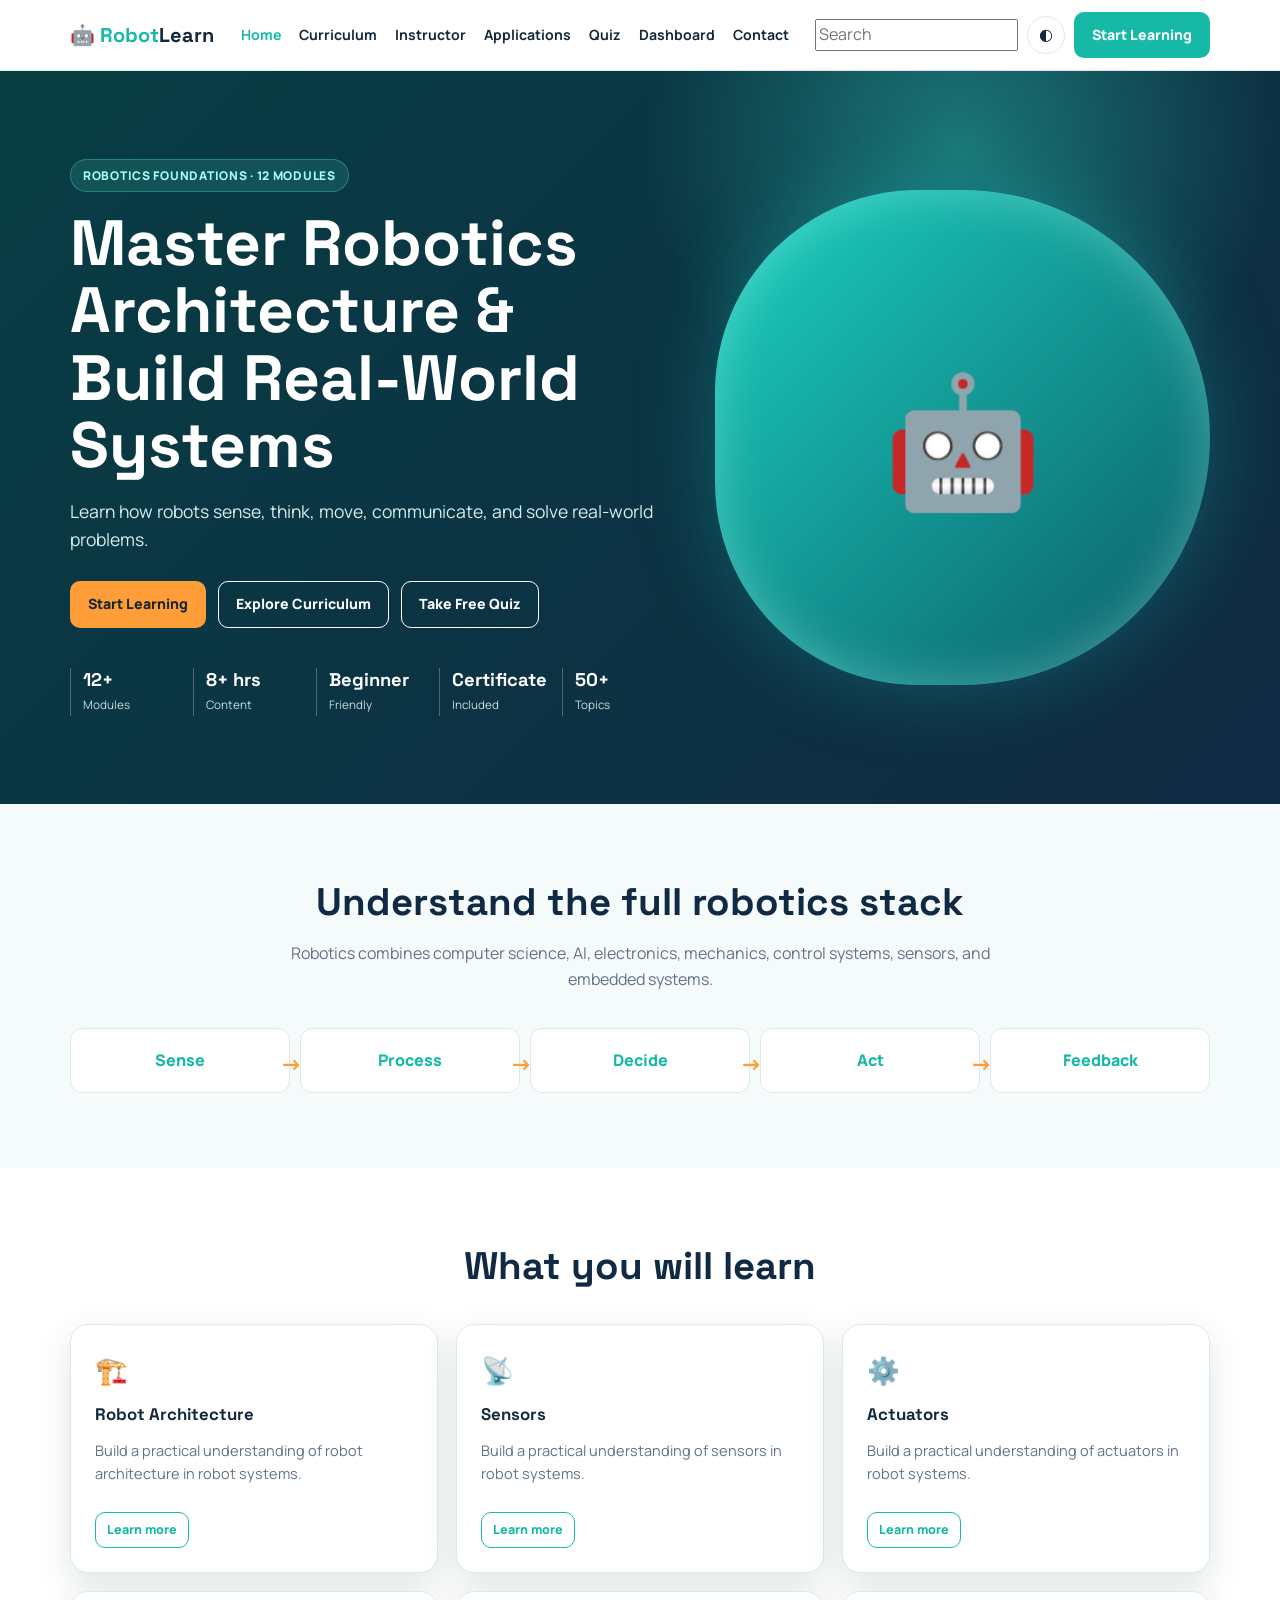
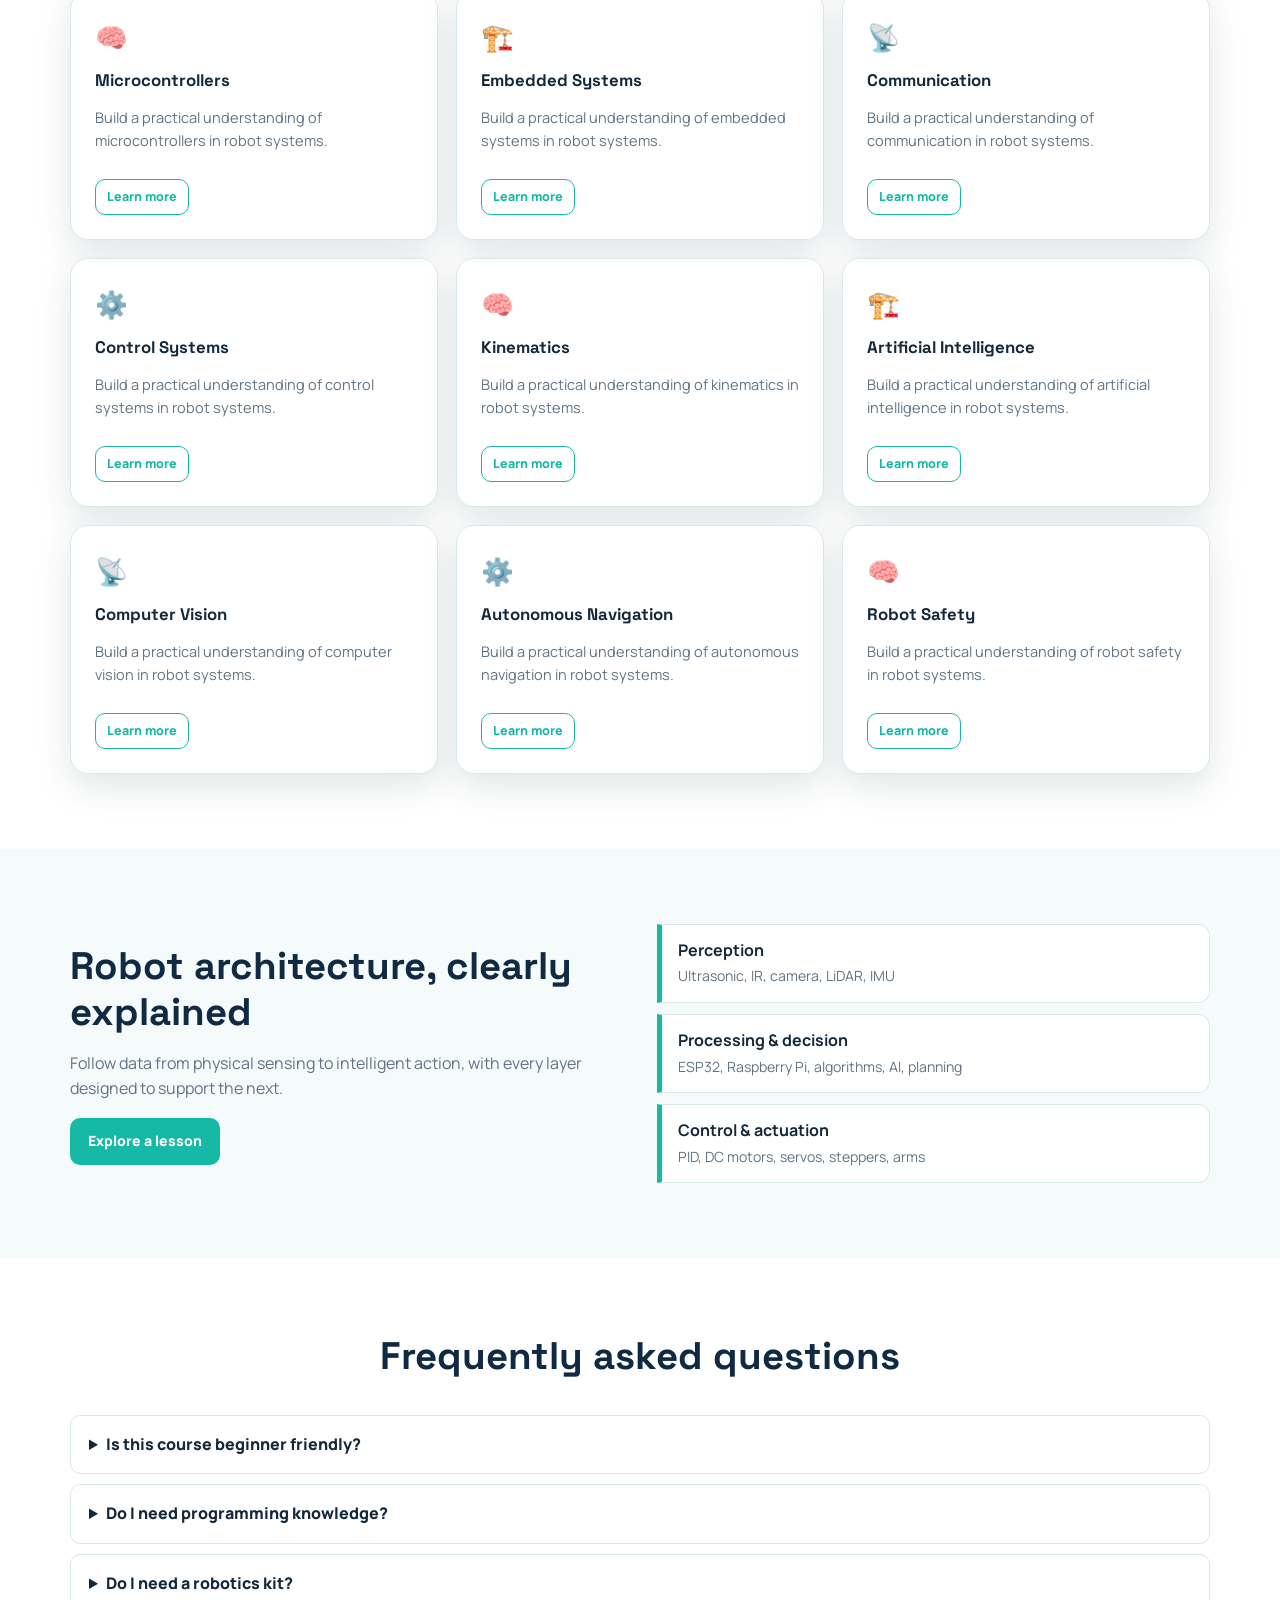
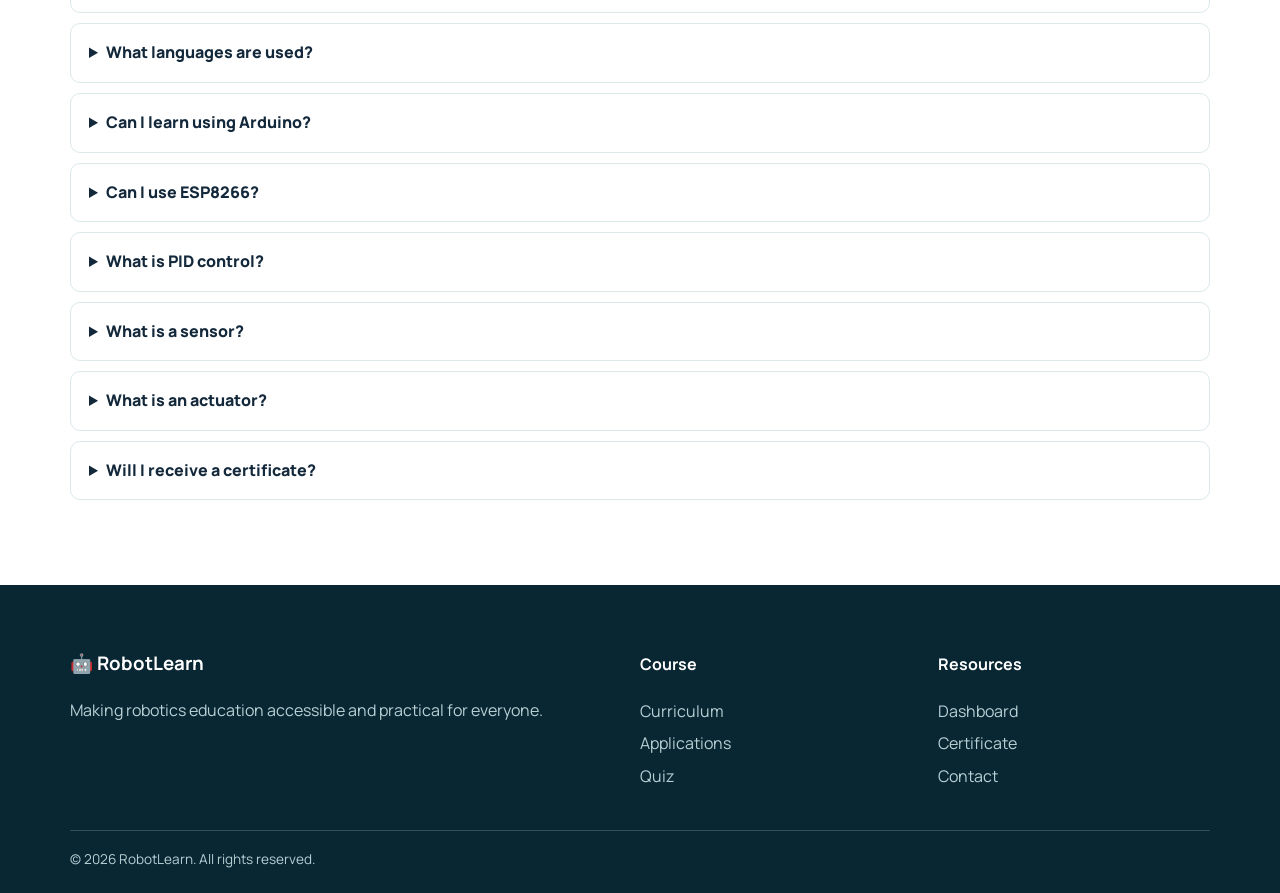
==== index.html @ 04a66f0a "Add files via upload" ====
<!doctype html><html lang="en"><head><meta charset="utf-8"><meta name="viewport" content="width=device-width,initial-scale=1"><title>RobotLearn | Robotics course</title><link rel="stylesheet" href="css/style.css"></head><body><nav class="navbar"><div class="container nav-container"><a class="logo" href="index.html">🤖 Robot<span>Learn</span></a><button class="menu-toggle" aria-label="Open navigation">☰</button><ul class="nav-links"><li><a href="index.html">Home</a></li><li><a href="curriculum.html">Curriculum</a></li><li><a href="instructor.html">Instructor</a></li><li><a href="applications.html">Applications</a></li><li><a href="quiz.html">Quiz</a></li><li><a href="dashboard.html">Dashboard</a></li><li><a href="contact.html">Contact</a></li></ul><div class="nav-actions"><div class="search"><input id="siteSearch" aria-label="Search lessons" placeholder="Search"><div id="searchResults" class="search-results hidden"></div></div><button class="theme-toggle" aria-label="Toggle dark mode">◐</button><a class="btn btn-primary" href="enroll.html">Start Learning</a></div></div></nav><main><section class="hero"><div class="container hero-grid"><div><span class="eyebrow">Robotics foundations · 12 modules</span><h1>Master Robotics Architecture & Build Real-World Systems</h1><p>Learn how robots sense, think, move, communicate, and solve real-world problems.</p><div class="hero-actions"><a class="btn btn-accent" href="enroll.html">Start Learning</a><a class="btn btn-outline" style="color:#fff;border-color:#fff" href="curriculum.html">Explore Curriculum</a><a class="btn btn-outline" style="color:#fff;border-color:#fff" href="quiz.html">Take Free Quiz</a></div><div class="hero-stats"><div class="stat"><b>12+</b><span>Modules</span></div><div class="stat"><b>8+ hrs</b><span>Content</span></div><div class="stat"><b>Beginner</b><span>Friendly</span></div><div class="stat"><b>Certificate</b><span>Included</span></div><div class="stat"><b>50+</b><span>Topics</span></div></div></div><div class="robot-orb">🤖</div></div></section><section class="section"><div class="container"><div class="section-head"><h2>Understand the full robotics stack</h2><p class="muted">Robotics combines computer science, AI, electronics, mechanics, control systems, sensors, and embedded systems.</p></div><div class="process"><div>Sense</div><div>Process</div><div>Decide</div><div>Act</div><div>Feedback</div></div></div></section><section class="section alt"><div class="container"><div class="section-head"><h2>What you will learn</h2></div><div class="grid" id="topics"></div></div></section><section class="section"><div class="container split"><div><h2>Robot architecture, clearly explained</h2><p class="muted">Follow data from physical sensing to intelligent action, with every layer designed to support the next.</p><a class="btn btn-primary" href="curriculum.html?lesson=Perception%20layer">Explore a lesson</a></div><div class="architecture"><div class="layer"><b>Perception</b><span>Ultrasonic, IR, camera, LiDAR, IMU</span></div><div class="layer"><b>Processing & decision</b><span>ESP32, Raspberry Pi, algorithms, AI, planning</span></div><div class="layer"><b>Control & actuation</b><span>PID, DC motors, servos, steppers, arms</span></div></div></div></section><section class="section alt"><div class="container"><div class="section-head"><h2>Frequently asked questions</h2></div><div class="faq" id="faq"></div></div></section></main><footer class="footer"><div class="container footer-grid"><div><h3>🤖 RobotLearn</h3><p>Making robotics education accessible and practical for everyone.</p></div><div><h4>Course</h4><ul><li><a href="curriculum.html">Curriculum</a></li><li><a href="applications.html">Applications</a></li><li><a href="quiz.html">Quiz</a></li></ul></div><div><h4>Resources</h4><ul><li><a href="dashboard.html">Dashboard</a></li><li><a href="certificate.html">Certificate</a></li><li><a href="contact.html">Contact</a></li></ul></div></div><div class="container footer-bottom">© 2026 RobotLearn. All rights reserved.</div></footer><script src="js/script.js"></script><script>const T=['Robot Architecture','Sensors','Actuators','Microcontrollers','Embedded Systems','Communication','Control Systems','Kinematics','Artificial Intelligence','Computer Vision','Autonomous Navigation','Robot Safety'];topics.innerHTML=T.map((x,i)=>`<article class="card"><div class="icon">${['🏗️','📡','⚙️','🧠'][i%4]}</div><h3>${x}</h3><p>Build a practical understanding of ${x.toLowerCase()} in robot systems.</p><a class="btn btn-outline small" href="curriculum.html?lesson=${encodeURIComponent(x)}">Learn more</a></article>`).join('');faq.innerHTML=['Is this course beginner friendly?','Do I need programming knowledge?','Do I need a robotics kit?','What languages are used?','Can I learn using Arduino?','Can I use ESP8266?','What is PID control?','What is a sensor?','What is an actuator?','Will I receive a certificate?'].map((x,i)=>`<details><summary>${x}</summary><p class="muted">${i===9?'Yes, after completing all lessons.':'You can start with the lessons now; hands-on practice is optional but encouraged.'}</p></details>`).join('')</script></body></html>
---- css/style.css ----
@import url('https://fonts.googleapis.com/css2?family=Manrope:wght@400;500;600;700;800&family=Space+Grotesk:wght@500;600;700&display=swap');
:root{--teal:#16b8a6;--deep:#082f35;--navy:#102a43;--orange:#ff9d38;--bg:#f5fafb;--surface:#fff;--ink:#13283a;--muted:#617485;--line:#dce9eb;--shadow:0 12px 35px #093a4120;--radius:18px}*{box-sizing:border-box}html{scroll-behavior:smooth}body{margin:0;background:var(--bg);color:var(--ink);font:16px/1.6 Manrope,Arial,sans-serif}body.dark{--bg:#0d1c25;--surface:#122833;--ink:#e7f6f7;--muted:#aabfc3;--line:#27444c;--navy:#e7f6f7;--shadow:0 12px 35px #0005}a{color:inherit;text-decoration:none}button,input,select,textarea{font:inherit}button{cursor:pointer}img{max-width:100%;display:block}.container{width:min(1140px,calc(100% - 36px));margin:auto}.navbar{position:sticky;z-index:20;top:0;background:color-mix(in srgb,var(--surface) 94%,transparent);backdrop-filter:blur(12px);border-bottom:1px solid var(--line)}.nav-container{min-height:70px;display:flex;align-items:center;gap:22px}.logo{font:700 1.25rem 'Space Grotesk';color:var(--teal);white-space:nowrap}.logo span{color:var(--ink)}.nav-links{display:flex;list-style:none;padding:0;margin:0 auto;gap:18px}.nav-links a{font-size:.88rem;font-weight:700}.nav-links a:hover,.nav-links .active{color:var(--teal)}.nav-actions{display:flex;gap:9px;align-items:center}.menu-toggle{display:none;border:0;background:transparent;font-size:1.4rem;color:var(--ink)}.theme-toggle{border:1px solid var(--line);border-radius:50%;background:var(--surface);width:38px;height:38px;color:var(--ink)}.btn{display:inline-flex;justify-content:center;align-items:center;gap:8px;padding:11px 17px;border:1px solid transparent;border-radius:10px;font-weight:800;font-size:.88rem;transition:.2s}.btn:hover{transform:translateY(-2px)}.btn-primary{background:var(--teal);color:#fff}.btn-accent{background:var(--orange);color:#17252d}.btn-outline{border-color:var(--teal);color:var(--teal);background:transparent}.btn.small{padding:7px 11px;font-size:.78rem}.hero{overflow:hidden;background:radial-gradient(circle at 75% 10%,#2bbfb27a,transparent 27%),linear-gradient(135deg,#073d43,#102a43);color:white;padding:88px 0}.hero-grid{display:grid;grid-template-columns:1.1fr .9fr;gap:40px;align-items:center}.eyebrow{display:inline-block;background:#52e2d225;color:#a6fff4;border:1px solid #63fff044;border-radius:50px;padding:6px 12px;font-size:.75rem;font-weight:800;letter-spacing:.06em;text-transform:uppercase}.hero h1{font:800 clamp(2.3rem,5vw,4.4rem)/1.05 'Space Grotesk';margin:18px 0}.hero p{max-width:620px;font-size:1.1rem;color:#d4eff0}.hero-actions{display:flex;gap:12px;flex-wrap:wrap;margin:28px 0}.hero-stats{display:grid;grid-template-columns:repeat(5,1fr);gap:10px;margin-top:40px}.stat{border-left:1px solid #ffffff44;padding-left:12px}.stat b{display:block;font:700 1.15rem 'Space Grotesk'}.stat span{font-size:.73rem;color:#c6e0e1}.robot-orb{aspect-ratio:1;border-radius:45% 55% 55% 45%;background:linear-gradient(135deg,#1bd1c0,#0b5b67);box-shadow:inset 0 0 50px #bdfff855,0 0 80px #1ce0cd40;display:grid;place-items:center;font-size:8rem;animation:float 5s ease-in-out infinite}.section{padding:75px 0}.section.alt{background:var(--surface)}.section-head{max-width:720px;margin:0 auto 35px;text-align:center}.section h2{font:700 clamp(1.8rem,3vw,2.7rem) 'Space Grotesk';line-height:1.2;margin:0 0 10px;color:var(--navy)}.muted{color:var(--muted)}.grid{display:grid;grid-template-columns:repeat(3,1fr);gap:18px}.card{background:var(--surface);border:1px solid var(--line);border-radius:var(--radius);padding:24px;box-shadow:var(--shadow)}.card:hover{transform:translateY(-4px);transition:.2s}.icon{font-size:1.65rem}.card h3{margin:11px 0 7px;font:700 1.05rem 'Space Grotesk'}.card p{color:var(--muted);font-size:.91rem}.card .btn{margin-top:12px}.process{display:grid;grid-template-columns:repeat(5,1fr);gap:10px;text-align:center}.process div{position:relative;padding:19px 10px;background:var(--surface);border:1px solid var(--line);border-radius:12px;font-weight:800;color:var(--teal)}.process div:not(:last-child):after{content:'→';position:absolute;right:-14px;top:17px;color:var(--orange);z-index:1;font-size:1.4rem}.split{display:grid;grid-template-columns:1fr 1fr;gap:34px;align-items:center}.architecture{display:grid;gap:11px}.layer{border-left:5px solid var(--teal);padding:13px 16px;background:var(--surface);border-radius:0 12px 12px 0;border-top:1px solid var(--line);border-right:1px solid var(--line);border-bottom:1px solid var(--line)}.layer b{display:block}.layer span{font-size:.88rem;color:var(--muted)}.page-hero{background:linear-gradient(120deg,#083b42,#14334b);color:white;padding:58px 0}.page-hero h1{font:700 clamp(2rem,4vw,3.2rem) 'Space Grotesk';margin:0 0 8px}.module{margin-bottom:12px;border:1px solid var(--line);border-radius:14px;background:var(--surface);overflow:hidden}.module summary{padding:18px 20px;display:flex;justify-content:space-between;gap:10px;cursor:pointer;font-weight:800}.module summary span{color:var(--teal);font-size:.85rem}.module-body{padding:0 20px 20px}.lesson{display:flex;justify-content:space-between;align-items:center;gap:10px;border-top:1px solid var(--line);padding:11px 0;color:var(--muted)}.lesson button{border:0;background:transparent;color:var(--teal);font-weight:800;text-align:left}.progress-wrap{background:#d9eaeb;border-radius:100px;height:10px;overflow:hidden}.progress-bar{height:100%;background:linear-gradient(90deg,var(--teal),#6be7d9);width:0;transition:width .5s}.notice{background:#e7fff9;color:#0a645c;border-radius:10px;padding:12px 15px;margin:15px 0}.form-card{max-width:760px;margin:auto;padding:30px;background:var(--surface);border:1px solid var(--line);border-radius:var(--radius);box-shadow:var(--shadow)}.form-grid{display:grid;grid-template-columns:1fr 1fr;gap:16px}.form-group{margin-bottom:15px}.form-group label{display:block;font-size:.87rem;font-weight:800;margin-bottom:6px}.form-group input,.form-group select,.form-group textarea{width:100%;padding:12px;border:1px solid var(--line);background:var(--bg);color:var(--ink);border-radius:9px}.form-group textarea{min-height:120px;resize:vertical}.error{color:#c13b3b;font-size:.8rem;margin-top:3px}.dashboard-grid{display:grid;grid-template-columns:1.2fr .8fr;gap:18px}.metric-grid{display:grid;grid-template-columns:repeat(2,1fr);gap:12px}.metric{padding:18px;border-radius:12px;background:var(--bg);border:1px solid var(--line)}.metric b{display:block;font-size:1.7rem;color:var(--teal)}.quiz-box{max-width:780px;margin:auto}.quiz-options{display:grid;gap:10px;margin:20px 0}.quiz-options label{padding:14px;border:1px solid var(--line);background:var(--surface);border-radius:10px;cursor:pointer}.quiz-options input{margin-right:9px}.quiz-actions{display:flex;justify-content:space-between;gap:8px}.certificate{max-width:900px;margin:auto;padding:55px 35px;text-align:center;background:#fffdf5;color:#1c3740;border:12px solid #d4a739;outline:2px solid #eee1a8;outline-offset:-20px}.certificate h1{font:700 3rem Georgia,serif;color:#165b62;margin:16px}.certificate .name{font:700 2.2rem Georgia,serif;color:#a77118;margin:10px}.faq details{padding:16px 18px;border:1px solid var(--line);background:var(--surface);border-radius:10px;margin-bottom:10px}.faq summary{font-weight:800;cursor:pointer}.footer{background:#092633;color:#b8d0d4;padding:45px 0 22px}.footer-grid{display:grid;grid-template-columns:2fr 1fr 1fr;gap:25px}.footer h3,.footer h4{color:#fff}.footer ul{list-style:none;padding:0}.footer li{margin:7px 0}.footer-bottom{border-top:1px solid #31515a;margin-top:25px;padding-top:18px;font-size:.85rem}.modal{position:fixed;inset:0;background:#001b2188;z-index:30;padding:18px;display:grid;place-items:center}.modal.hidden{display:none}.modal-content{position:relative;width:min(650px,100%);max-height:90vh;overflow:auto;background:var(--surface);padding:30px;border-radius:18px}.modal-close{position:absolute;right:14px;top:12px;border:0;background:none;font-size:1.5rem;color:var(--ink)}.search{position:relative}.search-results{position:absolute;right:0;top:44px;width:270px;background:var(--surface);border:1px solid var(--line);border-radius:10px;box-shadow:var(--shadow);padding:7px;z-index:25}.search-results a{display:block;padding:8px;font-size:.83rem}.search-results a:hover{background:var(--bg)}.hidden{display:none!important}.toast{position:fixed;right:20px;bottom:20px;z-index:50;background:#083b42;color:white;padding:13px 17px;border-radius:10px;box-shadow:var(--shadow)}:focus-visible{outline:3px solid var(--orange);outline-offset:3px}@keyframes float{50%{transform:translateY(-13px) rotate(3deg)}}@media(max-width:900px){.nav-links{gap:12px}.hero-grid,.split,.dashboard-grid{grid-template-columns:1fr}.hero-grid>div:last-child{display:none}.grid{grid-template-columns:repeat(2,1fr)}}@media(max-width:700px){.nav-container{flex-wrap:wrap;padding:10px 0}.menu-toggle{display:block;margin-left:auto}.nav-actions .btn{display:none}.nav-links{display:none;order:3;width:100%;flex-direction:column;gap:0}.nav-links.open{display:flex}.nav-links a{display:block;padding:8px}.search{display:none}.hero{padding:65px 0}.hero-stats{grid-template-columns:repeat(2,1fr)}.grid,.form-grid,.footer-grid{grid-template-columns:1fr}.process{grid-template-columns:1fr}.process div:not(:last-child):after{content:'↓';right:auto;top:auto;bottom:-18px;left:48%}.section{padding:55px 0}.certificate{padding:38px 18px}.certificate h1{font-size:2.1rem}}@media(prefers-reduced-motion:reduce){*,*:before,*:after{scroll-behavior:auto!important;animation:none!important;transition:none!important}}
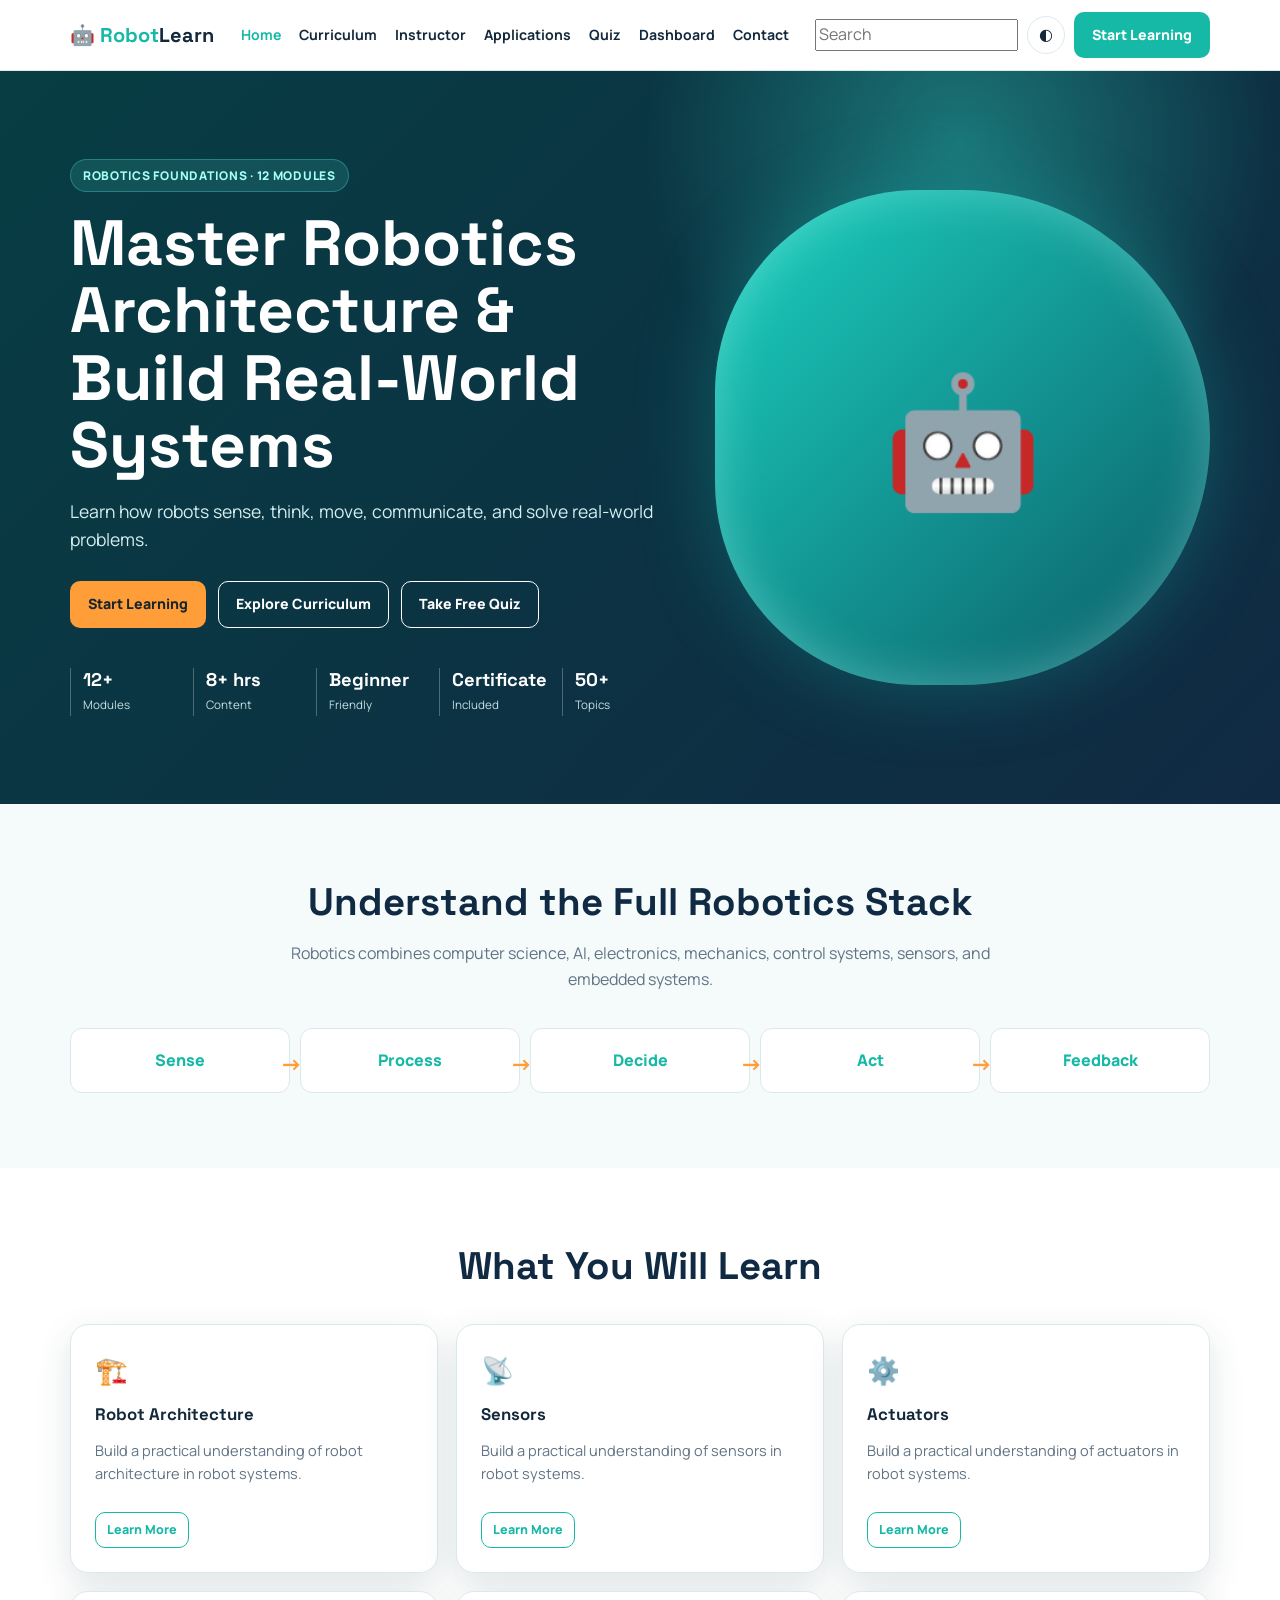
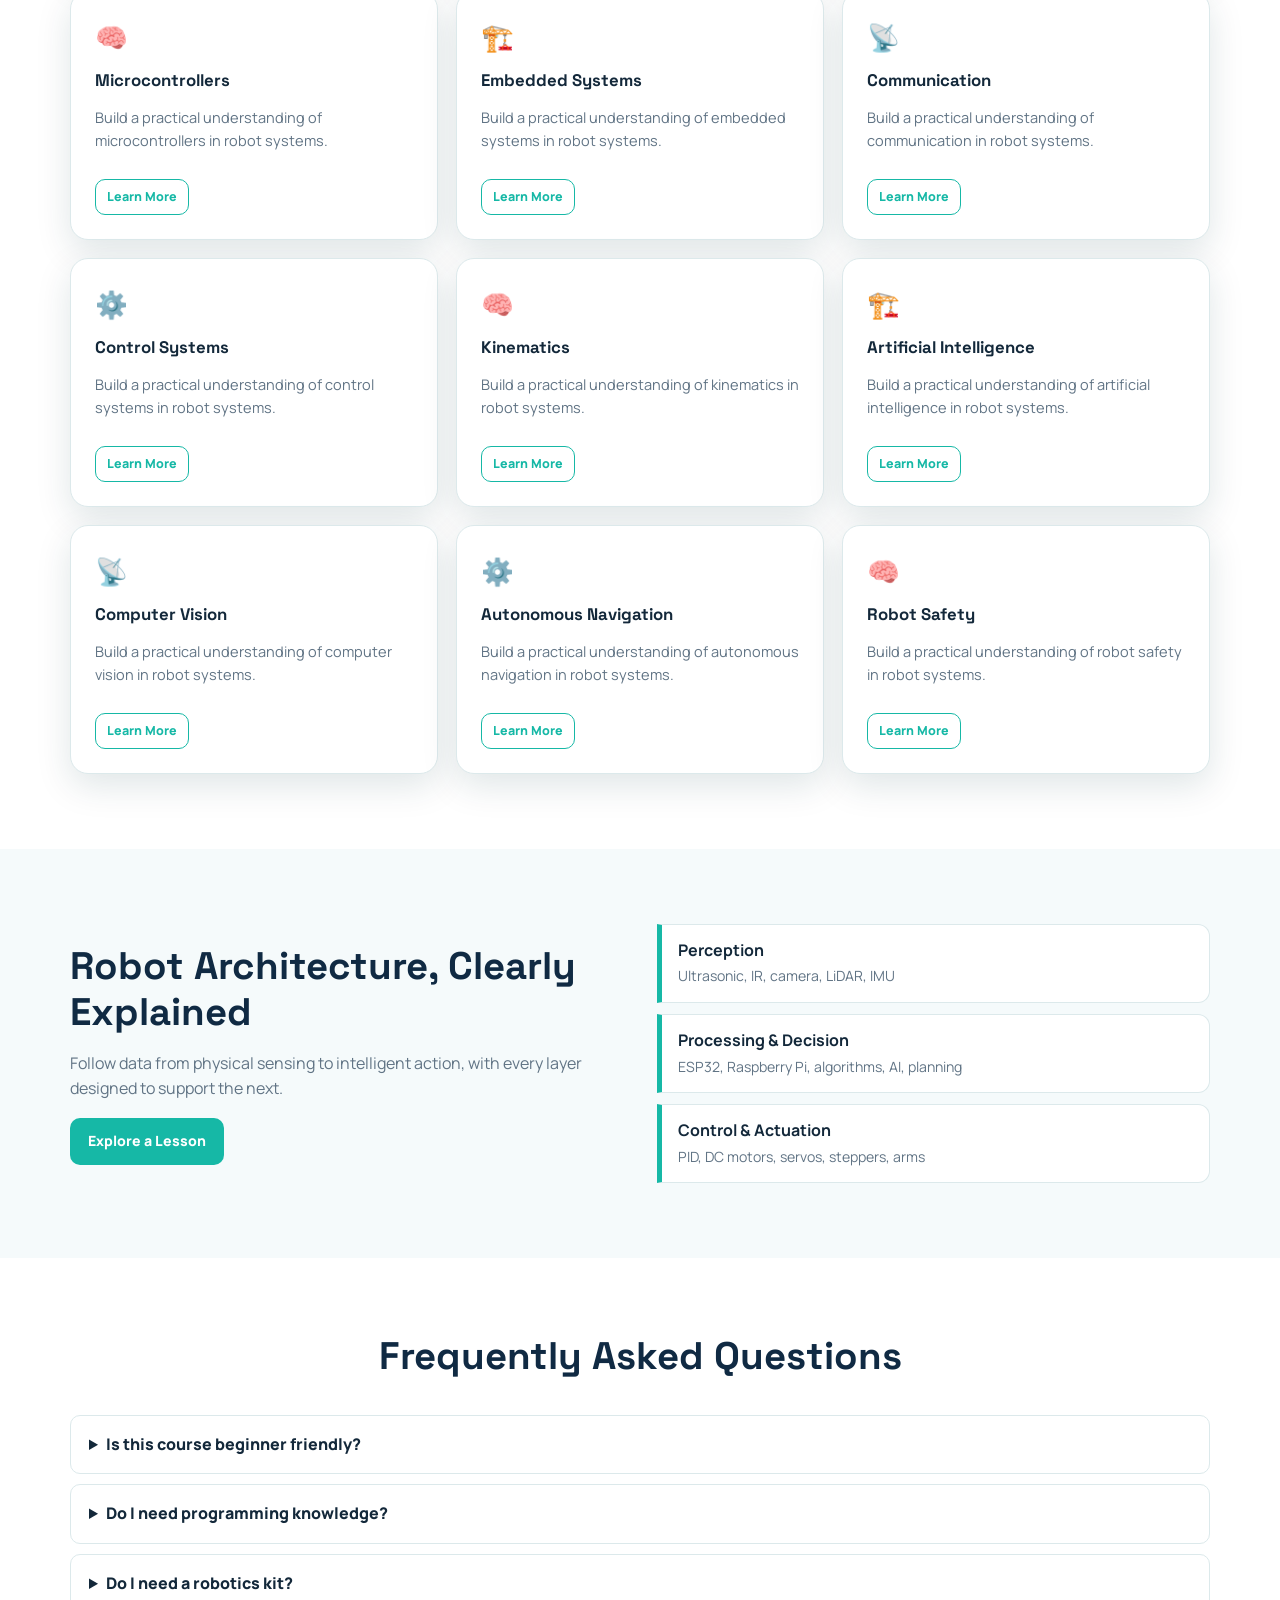
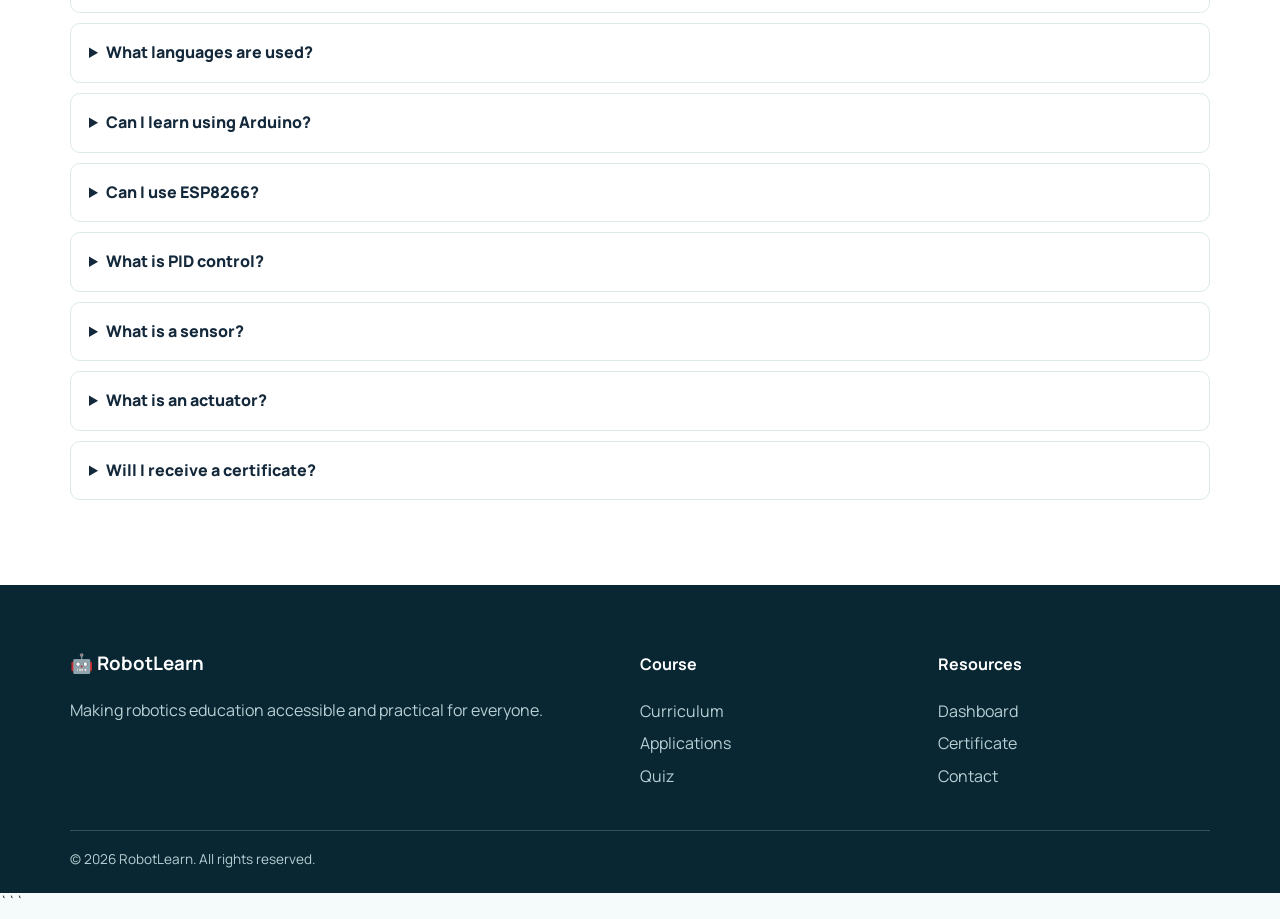
==== commit df8aaf5b: "Refactor index.html structure and content" ====
--- a/index.html
+++ b/index.html
@@ -1 +1,491 @@
-<!doctype html><html lang="en"><head><meta charset="utf-8"><meta name="viewport" content="width=device-width,initial-scale=1"><title>RobotLearn | Robotics course</title><link rel="stylesheet" href="css/style.css"></head><body><nav class="navbar"><div class="container nav-container"><a class="logo" href="index.html">🤖 Robot<span>Learn</span></a><button class="menu-toggle" aria-label="Open navigation">☰</button><ul class="nav-links"><li><a href="index.html">Home</a></li><li><a href="curriculum.html">Curriculum</a></li><li><a href="instructor.html">Instructor</a></li><li><a href="applications.html">Applications</a></li><li><a href="quiz.html">Quiz</a></li><li><a href="dashboard.html">Dashboard</a></li><li><a href="contact.html">Contact</a></li></ul><div class="nav-actions"><div class="search"><input id="siteSearch" aria-label="Search lessons" placeholder="Search"><div id="searchResults" class="search-results hidden"></div></div><button class="theme-toggle" aria-label="Toggle dark mode">◐</button><a class="btn btn-primary" href="enroll.html">Start Learning</a></div></div></nav><main><section class="hero"><div class="container hero-grid"><div><span class="eyebrow">Robotics foundations · 12 modules</span><h1>Master Robotics Architecture & Build Real-World Systems</h1><p>Learn how robots sense, think, move, communicate, and solve real-world problems.</p><div class="hero-actions"><a class="btn btn-accent" href="enroll.html">Start Learning</a><a class="btn btn-outline" style="color:#fff;border-color:#fff" href="curriculum.html">Explore Curriculum</a><a class="btn btn-outline" style="color:#fff;border-color:#fff" href="quiz.html">Take Free Quiz</a></div><div class="hero-stats"><div class="stat"><b>12+</b><span>Modules</span></div><div class="stat"><b>8+ hrs</b><span>Content</span></div><div class="stat"><b>Beginner</b><span>Friendly</span></div><div class="stat"><b>Certificate</b><span>Included</span></div><div class="stat"><b>50+</b><span>Topics</span></div></div></div><div class="robot-orb">🤖</div></div></section><section class="section"><div class="container"><div class="section-head"><h2>Understand the full robotics stack</h2><p class="muted">Robotics combines computer science, AI, electronics, mechanics, control systems, sensors, and embedded systems.</p></div><div class="process"><div>Sense</div><div>Process</div><div>Decide</div><div>Act</div><div>Feedback</div></div></div></section><section class="section alt"><div class="container"><div class="section-head"><h2>What you will learn</h2></div><div class="grid" id="topics"></div></div></section><section class="section"><div class="container split"><div><h2>Robot architecture, clearly explained</h2><p class="muted">Follow data from physical sensing to intelligent action, with every layer designed to support the next.</p><a class="btn btn-primary" href="curriculum.html?lesson=Perception%20layer">Explore a lesson</a></div><div class="architecture"><div class="layer"><b>Perception</b><span>Ultrasonic, IR, camera, LiDAR, IMU</span></div><div class="layer"><b>Processing & decision</b><span>ESP32, Raspberry Pi, algorithms, AI, planning</span></div><div class="layer"><b>Control & actuation</b><span>PID, DC motors, servos, steppers, arms</span></div></div></div></section><section class="section alt"><div class="container"><div class="section-head"><h2>Frequently asked questions</h2></div><div class="faq" id="faq"></div></div></section></main><footer class="footer"><div class="container footer-grid"><div><h3>🤖 RobotLearn</h3><p>Making robotics education accessible and practical for everyone.</p></div><div><h4>Course</h4><ul><li><a href="curriculum.html">Curriculum</a></li><li><a href="applications.html">Applications</a></li><li><a href="quiz.html">Quiz</a></li></ul></div><div><h4>Resources</h4><ul><li><a href="dashboard.html">Dashboard</a></li><li><a href="certificate.html">Certificate</a></li><li><a href="contact.html">Contact</a></li></ul></div></div><div class="container footer-bottom">© 2026 RobotLearn. All rights reserved.</div></footer><script src="js/script.js"></script><script>const T=['Robot Architecture','Sensors','Actuators','Microcontrollers','Embedded Systems','Communication','Control Systems','Kinematics','Artificial Intelligence','Computer Vision','Autonomous Navigation','Robot Safety'];topics.innerHTML=T.map((x,i)=>`<article class="card"><div class="icon">${['🏗️','📡','⚙️','🧠'][i%4]}</div><h3>${x}</h3><p>Build a practical understanding of ${x.toLowerCase()} in robot systems.</p><a class="btn btn-outline small" href="curriculum.html?lesson=${encodeURIComponent(x)}">Learn more</a></article>`).join('');faq.innerHTML=['Is this course beginner friendly?','Do I need programming knowledge?','Do I need a robotics kit?','What languages are used?','Can I learn using Arduino?','Can I use ESP8266?','What is PID control?','What is a sensor?','What is an actuator?','Will I receive a certificate?'].map((x,i)=>`<details><summary>${x}</summary><p class="muted">${i===9?'Yes, after completing all lessons.':'You can start with the lessons now; hands-on practice is optional but encouraged.'}</p></details>`).join('')</script></body></html>
+
+<!DOCTYPE html>
+<html
+
+<head>
+    
+
+    <title>RobotLearn | Robotics Course</title>
+
+    <link rel="stylesheet" href="css/style.css">
+</head>
+
+<body>
+
+    <!-- Navigation -->
+    <nav class="navbar">
+        <div class="container nav-container">
+
+            <a class="logo" href="index.html">
+                🤖 Robot<span>Learn</span>
+            </a>
+
+            <button class="menu-toggle" aria-label="Open navigation">
+                ☰
+            </button>
+
+            <ul class="nav-links">
+                <li><a href="index.html">Home</a></li>
+                <li><a href="curriculum.html">Curriculum</a></li>
+                <li><a href="instructor.html">Instructor</a></li>
+                <li><a href="applications.html">Applications</a></li>
+                <li><a href="quiz.html">Quiz</a></li>
+                <li><a href="dashboard.html">Dashboard</a></li>
+                <li><a href="contact.html">Contact</a></li>
+            </ul>
+
+            <div class="nav-actions">
+
+                <div class="search">
+                    <input
+                        id="siteSearch"
+                        aria-label="Search lessons"
+                        placeholder="Search"
+                    >
+
+                    <div
+                        id="searchResults"
+                        class="search-results hidden">
+                    </div>
+                </div>
+
+                <button
+                    class="theme-toggle"
+                    aria-label="Toggle dark mode">
+                    ◐
+                </button>
+
+                <a class="btn btn-primary" href="enroll.html">
+                    Start Learning
+                </a>
+
+            </div>
+        </div>
+    </nav>
+
+
+    <main>
+
+        <!-- Hero Section -->
+        <section class="hero">
+            <div class="container hero-grid">
+
+                <div>
+
+                    <span class="eyebrow">
+                        Robotics foundations · 12 modules
+                    </span>
+
+                    <h1>
+                        Master Robotics Architecture &amp;
+                        Build Real-World Systems
+                    </h1>
+
+                    <p>
+                        Learn how robots sense, think, move,
+                        communicate, and solve real-world problems.
+                    </p>
+
+                    <div class="hero-actions">
+
+                        <a class="btn btn-accent" href="enroll.html">
+                            Start Learning
+                        </a>
+
+                        <a
+                            class="btn btn-outline"
+                            style="color: #fff; border-color: #fff;"
+                            href="curriculum.html">
+                            Explore Curriculum
+                        </a>
+
+                        <a
+                            class="btn btn-outline"
+                            style="color: #fff; border-color: #fff;"
+                            href="quiz.html">
+                            Take Free Quiz
+                        </a>
+
+                    </div>
+
+
+                    <div class="hero-stats">
+
+                        <div class="stat">
+                            <b>12+</b>
+                            <span>Modules</span>
+                        </div>
+
+                        <div class="stat">
+                            <b>8+ hrs</b>
+                            <span>Content</span>
+                        </div>
+
+                        <div class="stat">
+                            <b>Beginner</b>
+                            <span>Friendly</span>
+                        </div>
+
+                        <div class="stat">
+                            <b>Certificate</b>
+                            <span>Included</span>
+                        </div>
+
+                        <div class="stat">
+                            <b>50+</b>
+                            <span>Topics</span>
+                        </div>
+
+                    </div>
+
+                </div>
+
+
+                <div class="robot-orb">
+                    🤖
+                </div>
+
+            </div>
+        </section>
+
+
+        <!-- Robotics Process -->
+        <section class="section">
+
+            <div class="container">
+
+                <div class="section-head">
+
+                    <h2>
+                        Understand the Full Robotics Stack
+                    </h2>
+
+                    <p class="muted">
+                        Robotics combines computer science, AI,
+                        electronics, mechanics, control systems,
+                        sensors, and embedded systems.
+                    </p>
+
+                </div>
+
+
+                <div class="process">
+
+                    <div>Sense</div>
+                    <div>Process</div>
+                    <div>Decide</div>
+                    <div>Act</div>
+                    <div>Feedback</div>
+
+                </div>
+
+            </div>
+
+        </section>
+
+
+        <!-- Topics -->
+        <section class="section alt">
+
+            <div class="container">
+
+                <div class="section-head">
+
+                    <h2>
+                        What You Will Learn
+                    </h2>
+
+                </div>
+
+                <div class="grid" id="topics"></div>
+
+            </div>
+
+        </section>
+
+
+        <!-- Architecture -->
+        <section class="section">
+
+            <div class="container split">
+
+                <div>
+
+                    <h2>
+                        Robot Architecture,
+                        Clearly Explained
+                    </h2>
+
+                    <p class="muted">
+                        Follow data from physical sensing to
+                        intelligent action, with every layer
+                        designed to support the next.
+                    </p>
+
+                    <a
+                        class="btn btn-primary"
+                        href="curriculum.html?lesson=Perception%20layer">
+                        Explore a Lesson
+                    </a>
+
+                </div>
+
+
+                <div class="architecture">
+
+                    <div class="layer">
+
+                        <b>Perception</b>
+
+                        <span>
+                            Ultrasonic, IR, camera, LiDAR, IMU
+                        </span>
+
+                    </div>
+
+
+                    <div class="layer">
+
+                        <b>Processing &amp; Decision</b>
+
+                        <span>
+                            ESP32, Raspberry Pi, algorithms,
+                            AI, planning
+                        </span>
+
+                    </div>
+
+
+                    <div class="layer">
+
+                        <b>Control &amp; Actuation</b>
+
+                        <span>
+                            PID, DC motors, servos,
+                            steppers, arms
+                        </span>
+
+                    </div>
+
+                </div>
+
+            </div>
+
+        </section>
+
+
+        <!-- FAQ -->
+        <section class="section alt">
+
+            <div class="container">
+
+                <div class="section-head">
+
+                    <h2>
+                        Frequently Asked Questions
+                    </h2>
+
+                </div>
+
+                <div class="faq" id="faq"></div>
+
+            </div>
+
+        </section>
+
+    </main>
+
+
+    <!-- Footer -->
+    <footer class="footer">
+
+        <div class="container footer-grid">
+
+            <div>
+
+                <h3>
+                    🤖 RobotLearn
+                </h3>
+
+                <p>
+                    Making robotics education accessible
+                    and practical for everyone.
+                </p>
+
+            </div>
+
+
+            <div>
+
+                <h4>Course</h4>
+
+                <ul>
+                    <li>
+                        <a href="curriculum.html">
+                            Curriculum
+                        </a>
+                    </li>
+
+                    <li>
+                        <a href="applications.html">
+                            Applications
+                        </a>
+                    </li>
+
+                    <li>
+                        <a href="quiz.html">
+                            Quiz
+                        </a>
+                    </li>
+                </ul>
+
+            </div>
+
+
+            <div>
+
+                <h4>Resources</h4>
+
+                <ul>
+                    <li>
+                        <a href="dashboard.html">
+                            Dashboard
+                        </a>
+                    </li>
+
+                    <li>
+                        <a href="certificate.html">
+                            Certificate
+                        </a>
+                    </li>
+
+                    <li>
+                        <a href="contact.html">
+                            Contact
+                        </a>
+                    </li>
+                </ul>
+
+            </div>
+
+        </div>
+
+
+        <div class="container footer-bottom">
+
+            © 2026 RobotLearn. All rights reserved.
+
+        </div>
+
+    </footer>
+
+
+    <!-- JavaScript -->
+    <script src="js/script.js"></script>
+
+    <script>
+
+        /* Course Topics */
+
+        const topics = [
+            "Robot Architecture",
+            "Sensors",
+            "Actuators",
+            "Microcontrollers",
+            "Embedded Systems",
+            "Communication",
+            "Control Systems",
+            "Kinematics",
+            "Artificial Intelligence",
+            "Computer Vision",
+            "Autonomous Navigation",
+            "Robot Safety"
+        ];
+
+
+        const topicIcons = [
+            "🏗️",
+            "📡",
+            "⚙️",
+            "🧠"
+        ];
+
+
+        document.getElementById("topics").innerHTML =
+            topics.map((topic, index) => {
+
+                return `
+                    <article class="card">
+
+                        <div class="icon">
+                            ${topicIcons[index % topicIcons.length]}
+                        </div>
+
+                        <h3>
+                            ${topic}
+                        </h3>
+
+                        <p>
+                            Build a practical understanding of
+                            ${topic.toLowerCase()}
+                            in robot systems.
+                        </p>
+
+                        <a
+                            class="btn btn-outline small"
+                            href="curriculum.html?lesson=${encodeURIComponent(topic)}">
+                            Learn More
+                        </a>
+
+                    </article>
+                `;
+
+            }).join("");
+
+
+        /* Frequently Asked Questions */
+
+        const faqQuestions = [
+            "Is this course beginner friendly?",
+            "Do I need programming knowledge?",
+            "Do I need a robotics kit?",
+            "What languages are used?",
+            "Can I learn using Arduino?",
+            "Can I use ESP8266?",
+            "What is PID control?",
+            "What is a sensor?",
+            "What is an actuator?",
+            "Will I receive a certificate?"
+        ];
+
+
+        document.getElementById("faq").innerHTML =
+            faqQuestions.map((question, index) => {
+
+                const answer =
+                    index === 9
+                        ? "Yes, after completing all lessons."
+                        : "You can start with the lessons now; hands-on practice is optional but encouraged.";
+
+                return `
+                    <details>
+
+                        <summary>
+                            ${question}
+                        </summary>
+
+                        <p class="muted">
+                            ${answer}
+                        </p>
+
+                    </details>
+                `;
+
+            }).join("");
+
+    </script>
+
+</body>
+
+</html>
+```
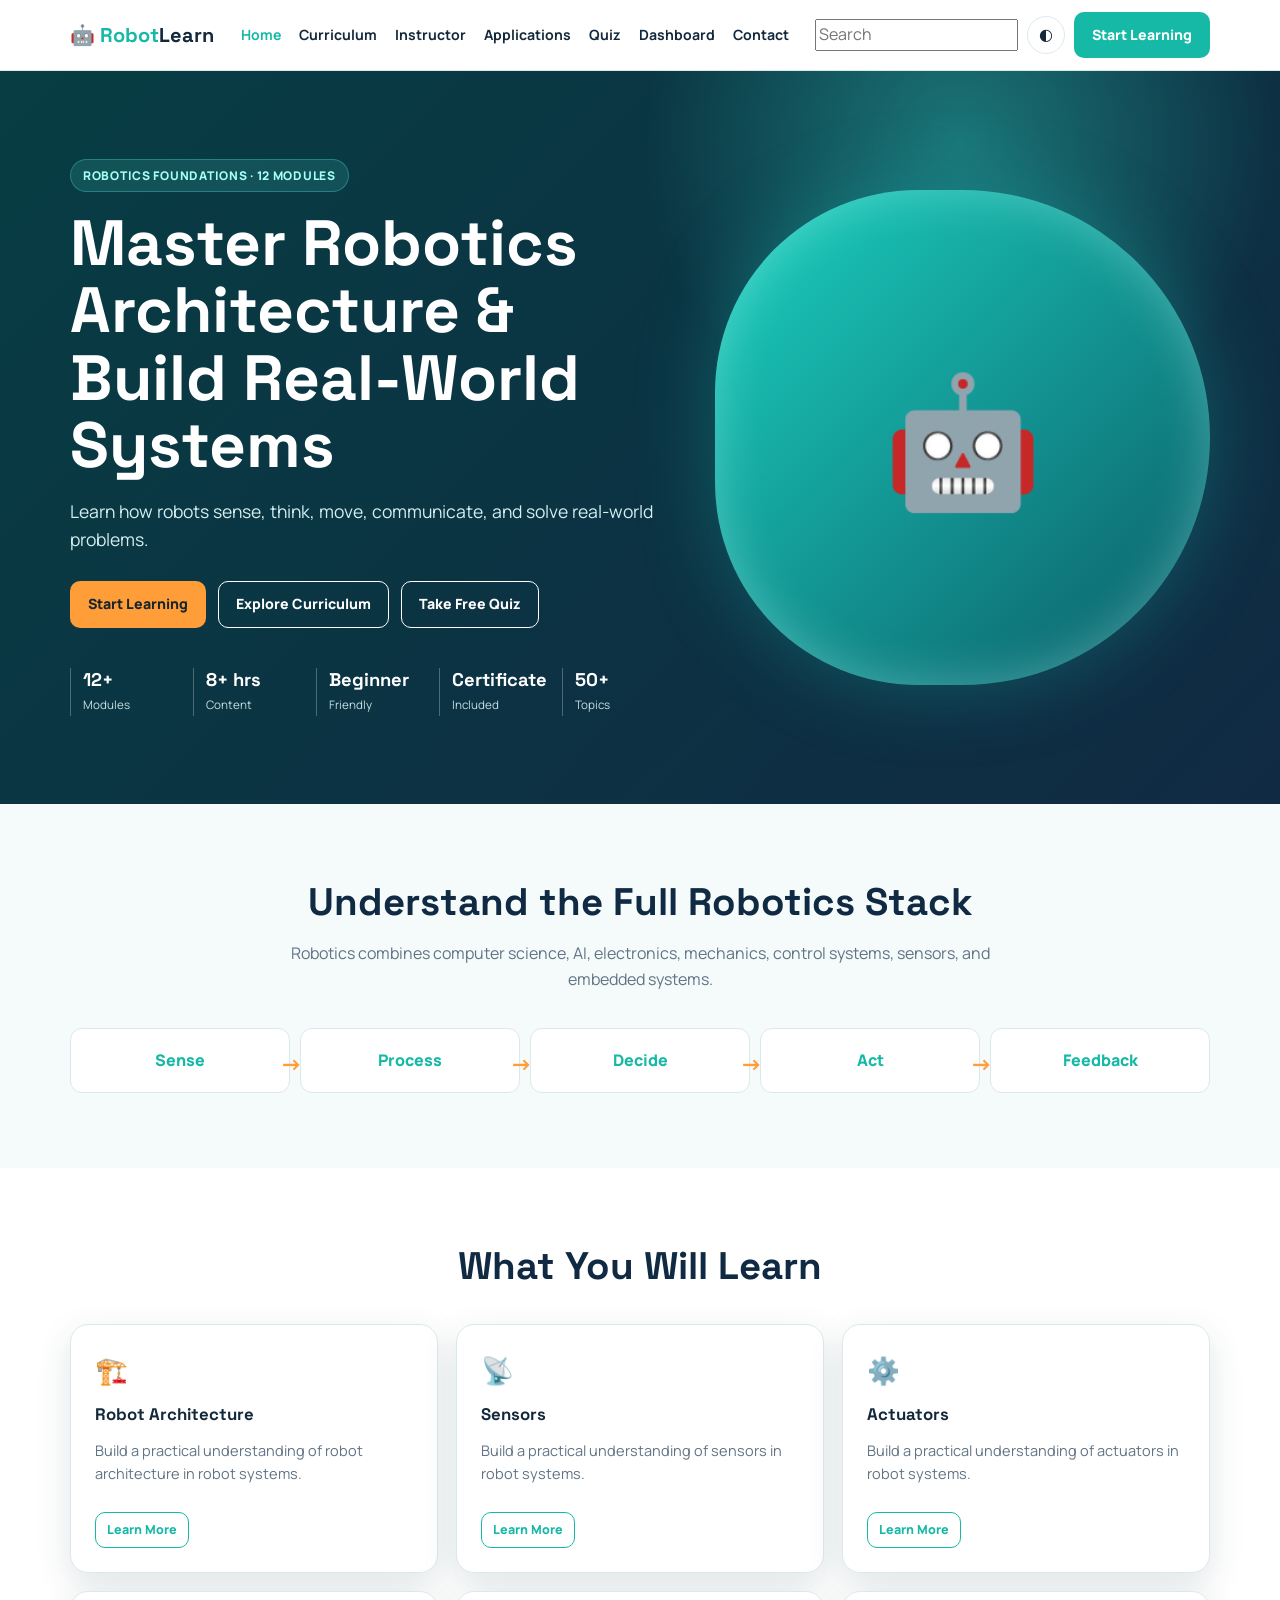
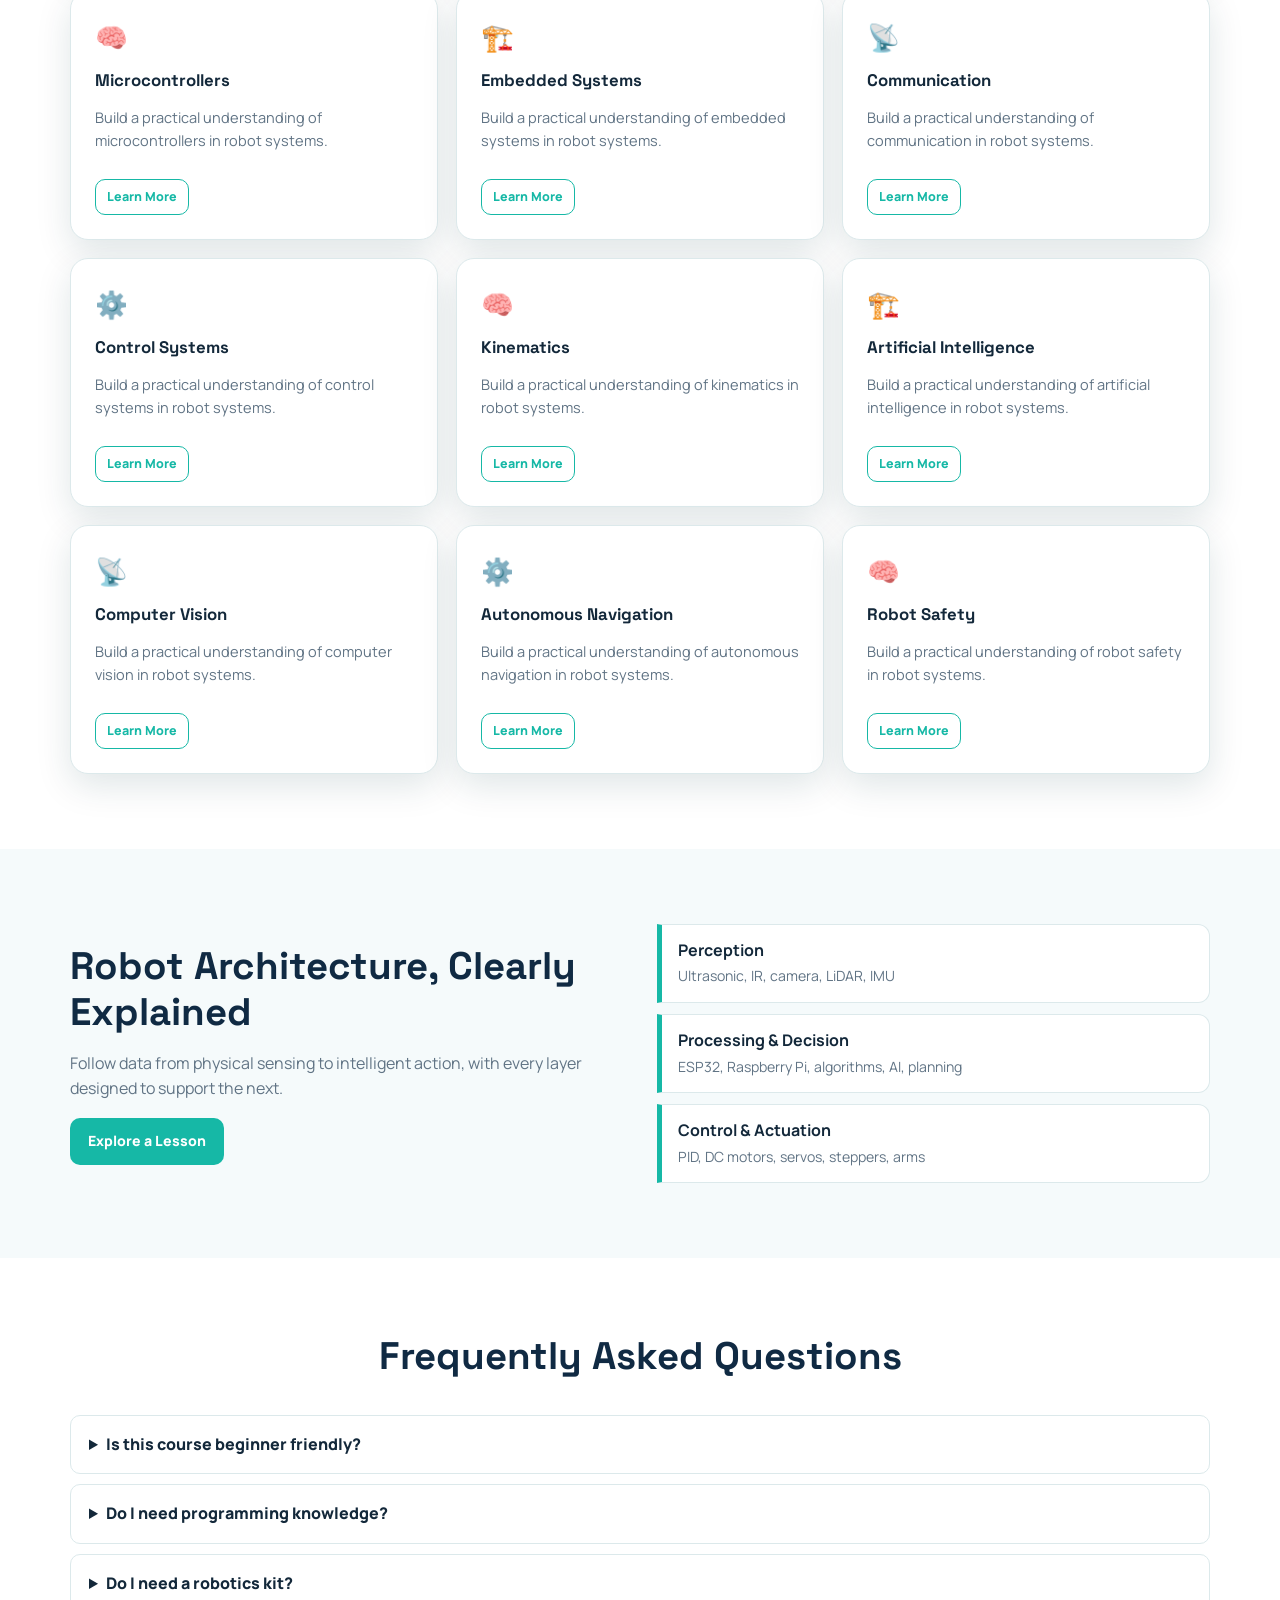
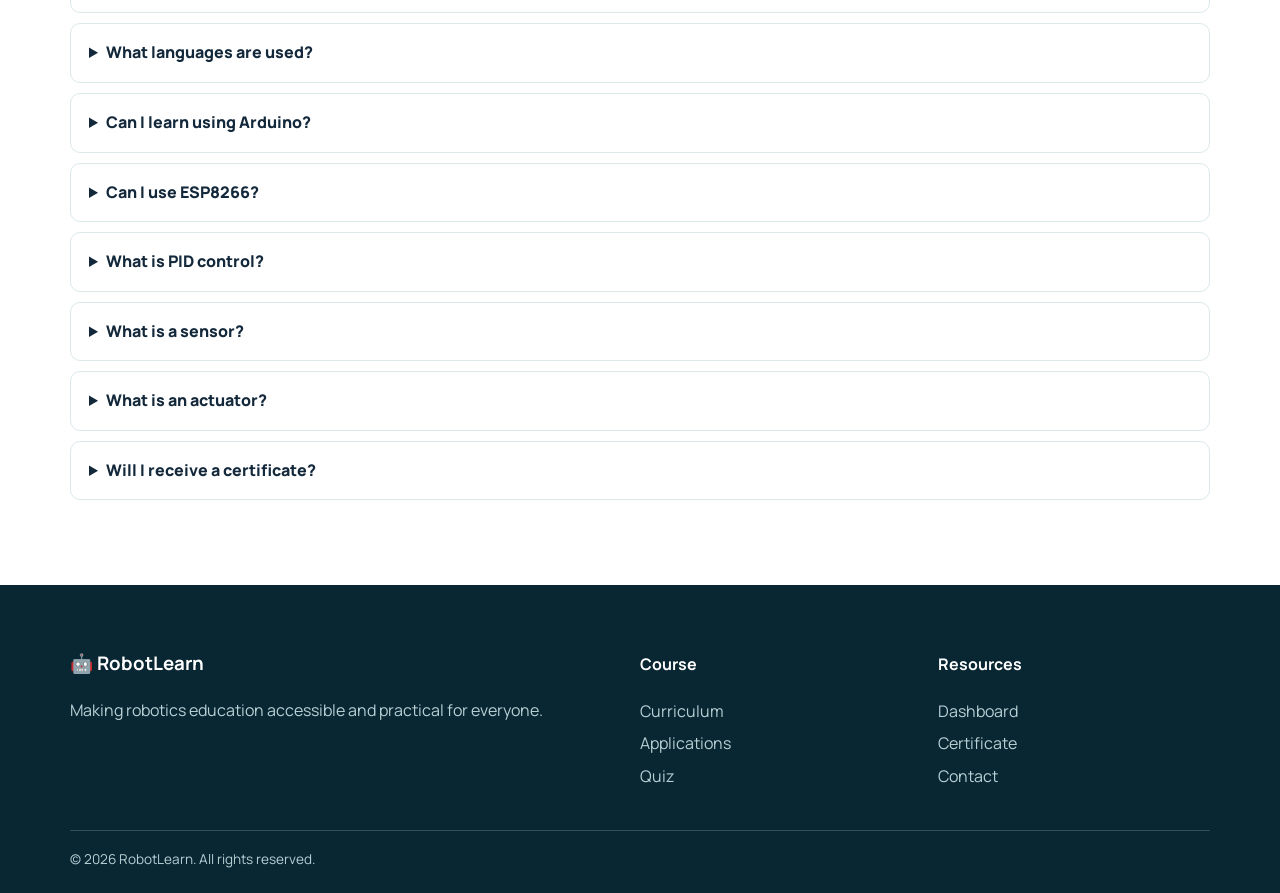
==== commit 4f33a0c4: "Update index.html" ====
--- a/index.html
+++ b/index.html
@@ -488,4 +488,3 @@
 </body>
 
 </html>
-```
